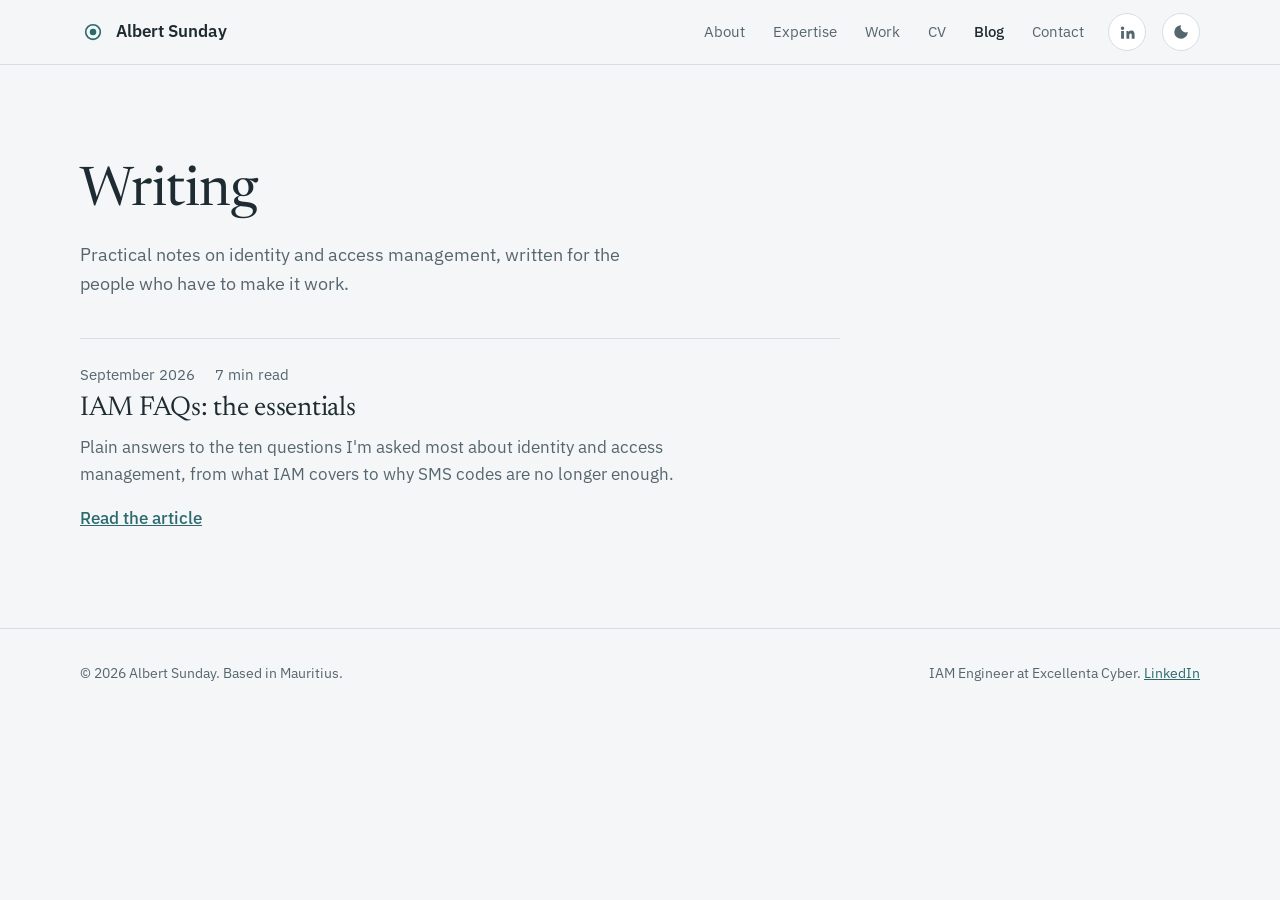
==== blog/index.html @ 976ed235 "Add files via upload" ====
<!DOCTYPE html>
<html lang="en">
<head>
  <meta charset="utf-8">
  <meta name="viewport" content="width=device-width, initial-scale=1, viewport-fit=cover">
  <title>Writing | Albert Sunday</title>
  <meta name="description" content="Practical notes on identity and access management by Albert Sunday, IAM Engineer.">
  <link rel="canonical" href="https://albertsunday.com/blog/">
  <link rel="icon" href="/favicon.svg" type="image/svg+xml">
  <link rel="preconnect" href="https://fonts.googleapis.com">
  <link rel="preconnect" href="https://fonts.gstatic.com" crossorigin>
  <link href="https://fonts.googleapis.com/css2?family=IBM+Plex+Sans:wght@400;500;600&family=Newsreader:opsz,wght@6..72,400;6..72,500&display=swap" rel="stylesheet">
  <link rel="stylesheet" href="/styles.css">
</head>
<body>
  <a class="skip" href="#main">Skip to content</a>

  <header class="site-header">
    <div class="wrap header-inner">
      <a class="brand" href="/" aria-label="Albert Sunday, home">
        <svg class="brand-mark" viewBox="0 0 64 64" aria-hidden="true"><circle cx="32" cy="32" r="18" fill="none" stroke="currentColor" stroke-width="4"/><circle cx="32" cy="32" r="8" fill="currentColor"/></svg>
        Albert Sunday
      </a>
      <nav aria-label="Main">
        <ul class="nav-list">
          <li><a href="/#about">About</a></li>
          <li><a href="/#expertise">Expertise</a></li>
          <li><a href="/#work">Work</a></li>
          <li><a href="/#cv">CV</a></li>
          <li><a href="/blog/" aria-current="page">Blog</a></li>
          <li><a href="/#contact">Contact</a></li>
        </ul>
      </nav>
      <a class="icon-link" href="https://www.linkedin.com/in/albert-edidiong-168b92b1/" target="_blank" rel="noopener noreferrer" aria-label="Albert on LinkedIn (opens in a new tab)">
        <svg viewBox="0 0 24 24" aria-hidden="true"><path fill="currentColor" d="M4.98 3.5a2.5 2.5 0 1 1 0 5 2.5 2.5 0 0 1 0-5zM3 9.75h4v11H3v-11zm6.5 0h3.83v1.5h.05c.53-1 1.84-2.06 3.79-2.06 4.05 0 4.8 2.67 4.8 6.13v5.43h-4v-4.82c0-1.15-.02-2.63-1.6-2.63-1.61 0-1.86 1.25-1.86 2.55v4.9h-4v-11z"/></svg>
      </a>
      <button class="theme-toggle" type="button" aria-label="Switch colour theme">
        <svg viewBox="0 0 24 24" aria-hidden="true"><path d="M12 3a9 9 0 1 0 9 9 7 7 0 0 1-9-9z" fill="currentColor"/></svg>
      </button>
    </div>
  </header>

  <main id="main">
    <section class="section blog-head">
      <div class="wrap">
        <h1>Writing</h1>
        <p class="blog-intro">Practical notes on identity and access management, written for the people who have to make it work.</p>
      </div>
    </section>
    <section class="section blog-list-section">
      <div class="wrap">
        <ul class="post-list">
          <li class="post">
            <p class="post-meta"><time datetime="2026-09">September 2026</time><span>7 min read</span></p>
            <h2><a href="/blog/iam-faqs/">IAM FAQs: the essentials</a></h2>
            <p>Plain answers to the ten questions I'm asked most about identity and access management, from what IAM covers to why SMS codes are no longer enough.</p>
            <a class="post-link" href="/blog/iam-faqs/">Read the article</a>
          </li>
        </ul>
      </div>
    </section>
  </main>

  <footer class="site-footer">
    <div class="wrap footer-inner">
      <p>&copy; <span id="year">2026</span> Albert Sunday. Based in Mauritius.</p>
      <p>IAM Engineer at Excellenta Cyber. <a href="https://www.linkedin.com/in/albert-edidiong-168b92b1/" target="_blank" rel="noopener noreferrer">LinkedIn</a></p>
    </div>
  </footer>

  <script src="/script.js"></script>
</body>
</html>
---- styles.css ----
/* ---------- Colour tokens ---------- */
:root {
  --bg: #F4F6F7;
  --surface: #FFFFFF;
  --tint: #E9EFF0;
  --ink: #1E2B32;
  --muted: #56666F;
  --line: #D5DEE1;
  --accent: #2B6A6E;        /* deep teal */
  --accent-ink: #FFFFFF;
  --accent-soft: #D7E8E6;
  --ring: #9CC5C1;
  --shadow: 0 1px 2px rgba(30, 43, 50, .06), 0 8px 24px rgba(30, 43, 50, .06);
  color-scheme: light;
}
@media (prefers-color-scheme: dark) {
  :root:not([data-theme="light"]) {
    --bg: #141C21; --surface: #1B262C; --tint: #182228; --ink: #E3EAEC; --muted: #9AABB2;
    --line: #2B3A42; --accent: #8CC7C1; --accent-ink: #10201F; --accent-soft: #223A3B;
    --ring: #3E6A69; --shadow: 0 1px 2px rgba(0,0,0,.3), 0 8px 24px rgba(0,0,0,.25);
    color-scheme: dark;
  }
}
:root[data-theme="dark"] {
  --bg: #141C21; --surface: #1B262C; --tint: #182228; --ink: #E3EAEC; --muted: #9AABB2;
  --line: #2B3A42; --accent: #8CC7C1; --accent-ink: #10201F; --accent-soft: #223A3B;
  --ring: #3E6A69; --shadow: 0 1px 2px rgba(0,0,0,.3), 0 8px 24px rgba(0,0,0,.25);
  color-scheme: dark;
}

/* ---------- Base ---------- */
*, *::before, *::after { box-sizing: border-box; }
:root { padding-top: env(safe-area-inset-top, 0px); padding-bottom: env(safe-area-inset-bottom, 0px); }
html { scroll-behavior: smooth; scroll-padding-top: calc(72px + env(safe-area-inset-top, 0px)); }
body {
  margin: 0;
  background: var(--bg);
  color: var(--ink);
  font-family: "IBM Plex Sans", system-ui, -apple-system, "Segoe UI", sans-serif;
  font-size: 1.0625rem;
  line-height: 1.6;
  -webkit-font-smoothing: antialiased;
}
h1, h2 {
  font-family: "Newsreader", Georgia, "Times New Roman", serif;
  font-weight: 400;
  line-height: 1.15;
  letter-spacing: -0.01em;
  margin: 0;
}
h2 { font-size: clamp(1.75rem, 3vw, 2.25rem); }
p { margin: 0 0 1rem; }
a { color: var(--accent); }
img, svg { max-width: 100%; }

.wrap { width: min(1120px, 100% - 2.5rem); margin-inline: auto; }

:focus-visible { outline: 2px solid var(--accent); outline-offset: 3px; border-radius: 6px; }

.skip { position: absolute; left: -9999px; }
.skip:focus { left: 1rem; top: 1rem; z-index: 100; background: var(--surface); padding: .5rem 1rem; }

/* ---------- Header ---------- */
.site-header {
  position: sticky; top: env(safe-area-inset-top, 0px); z-index: 50;
  background: color-mix(in srgb, var(--bg) 88%, transparent);
  backdrop-filter: blur(10px);
  border-bottom: 1px solid var(--line);
}
.header-inner { display: flex; align-items: center; gap: 1.5rem; height: 64px; }
.brand { display: flex; align-items: center; gap: .6rem; font-weight: 600; color: var(--ink); text-decoration: none; }
.brand-mark { width: 26px; height: 26px; color: var(--accent); }
.nav-list { display: flex; gap: 1.75rem; list-style: none; margin: 0 0 0 auto; padding: 0; }
nav { margin-left: auto; }
.nav-list a { color: var(--muted); text-decoration: none; font-size: .95rem; }
.nav-list a:hover { color: var(--ink); }
.icon-link {
  display: grid; place-items: center; width: 38px; height: 38px;
  border: 1px solid var(--line); border-radius: 50%;
  background: var(--surface); color: var(--muted);
}
.icon-link svg { width: 17px; height: 17px; }
.icon-link:hover { color: var(--accent); border-color: var(--accent); }
.theme-toggle {
  display: grid; place-items: center; width: 38px; height: 38px;
  border: 1px solid var(--line); border-radius: 50%;
  background: var(--surface); color: var(--muted); cursor: pointer;
}
.theme-toggle svg { width: 18px; height: 18px; }
.theme-toggle:hover { color: var(--ink); }

/* ---------- Hero ---------- */
.hero { padding: clamp(3.5rem, 9vw, 7rem) 0 clamp(3rem, 7vw, 5.5rem); }
.hero-grid { display: grid; grid-template-columns: 1.35fr 1fr; gap: 3rem; align-items: center; }
.hero-role { color: var(--accent); font-weight: 500; margin-bottom: 1.25rem; }
.hero h1 { font-size: clamp(2.3rem, 5.2vw, 3.9rem); max-width: 18ch; text-wrap: balance; }
.hero-lede { color: var(--muted); font-size: 1.15rem; max-width: 46ch; margin: 1.5rem 0 2rem; }
.hero-actions { display: flex; flex-wrap: wrap; gap: .75rem; }

.hero-figure { margin: 0; text-align: center; }
.rings { overflow: visible; }
.ring { fill: none; stroke: var(--ring); stroke-width: 1.5; }
.r1 { stroke-dasharray: 3 7; }
.r2 { opacity: .8; }
.core { fill: var(--accent); }
.nodes circle { fill: var(--surface); stroke: var(--accent); stroke-width: 2; }
.nodes { transform-origin: 160px 160px; animation: orbit 60s linear infinite; }
@keyframes orbit { to { transform: rotate(360deg); } }
.portrait-wrap { position: relative; width: min(360px, 100%); aspect-ratio: 1; margin-inline: auto; }
.portrait-wrap .rings { position: absolute; inset: 0; width: 100%; height: 100%; }
.portrait {
  position: absolute; inset: 13%; width: 74%; height: 74%;
  border-radius: 50%; object-fit: cover;
  box-shadow: 0 12px 40px rgba(30, 43, 50, .18);
}
.about-side { display: flex; flex-direction: column; gap: 1.5rem; }
.about-photo { width: 100%; height: auto; border-radius: 14px; display: block; }

/* ---------- Buttons ---------- */
.btn {
  display: inline-flex; align-items: center; padding: .8rem 1.3rem;
  border-radius: 10px; font-weight: 500; text-decoration: none; font-size: 1rem;
  border: 1px solid transparent; transition: background .2s, border-color .2s;
}
.btn-primary { background: var(--accent); color: var(--accent-ink); }
.btn-primary:hover { background: color-mix(in srgb, var(--accent) 85%, var(--ink)); }
.btn-quiet { color: var(--ink); border-color: var(--line); background: var(--surface); }
.btn-quiet:hover { border-color: var(--accent); }
.btn-large { padding: 1rem 1.6rem; font-size: 1.05rem; }

/* ---------- Sections ---------- */
.section { padding: clamp(3.5rem, 8vw, 6rem) 0; }
.section-tint { background: var(--tint); border-block: 1px solid var(--line); }
.section-head { display: flex; flex-wrap: wrap; justify-content: space-between; align-items: end; gap: 1rem 3rem; margin-bottom: 2.5rem; }
.section-head p { color: var(--muted); margin: 0; max-width: 44ch; }

.about-grid { display: grid; grid-template-columns: 1fr 2fr; gap: 2rem 4rem; }
.prose { max-width: 62ch; }
.prose p:last-child { margin-bottom: 0; }

/* ---------- Cards (flip) ---------- */
.cards { display: grid; grid-template-columns: repeat(auto-fill, minmax(300px, 1fr)); gap: 1rem; }
.card { perspective: 1400px; }
.card-inner {
  display: grid; height: 100%;
  transform-style: preserve-3d;
  transition: transform .6s cubic-bezier(.2, .7, .2, 1);
}
.card.is-flipped .card-inner { transform: rotateY(180deg); }

/* Both faces share one grid cell, so the card is as tall as its longer side */
.card-face {
  grid-area: 1 / 1;
  backface-visibility: hidden; -webkit-backface-visibility: hidden;
  background: var(--surface);
  border: 1px solid var(--line);
  border-radius: 14px;
  padding: 1.4rem;
  min-height: 200px;
}
.card-front {
  all: unset; grid-area: 1 / 1; box-sizing: border-box; cursor: pointer;
  backface-visibility: hidden; -webkit-backface-visibility: hidden;
  background: var(--surface); border: 1px solid var(--line); border-radius: 14px;
  padding: 1.4rem; min-height: 200px;
  display: flex; flex-direction: column; gap: .4rem;
  transition: border-color .2s;
}
.card-front:hover { border-color: var(--accent); }
.card-front:focus-visible { outline: 2px solid var(--accent); outline-offset: 3px; }
.card-back {
  transform: rotateY(180deg);
  border-color: var(--accent);
  box-shadow: var(--shadow);
  display: flex; flex-direction: column;
}

.card-title { font-family: "Newsreader", Georgia, serif; font-weight: 500; font-size: 1.35rem; line-height: 1.25; }
.card-line { margin-top: .35rem; }
.card-line { color: var(--muted); font-size: .98rem; }
.card-sector { color: var(--accent); font-size: .9rem; font-weight: 500; }
.card-hint {
  margin-top: auto; padding-top: 1rem;
  display: inline-flex; align-items: center; gap: .5rem;
  color: var(--accent); font-size: .9rem; font-weight: 500;
}
.card-hint::before {
  content: ""; width: 16px; height: 16px; flex: none;
  border: 1.5px solid currentColor; border-radius: 50%;
  background: radial-gradient(circle, currentColor 2.5px, transparent 3px);
}

.card-back p { margin-bottom: 1rem; }
.card-return {
  margin-top: auto; align-self: flex-start;
  font: inherit; font-size: .9rem; font-weight: 500; color: var(--accent);
  background: none; border: 1px solid var(--line); border-radius: 8px;
  padding: .4rem .8rem; cursor: pointer; margin-top: 1rem;
}
.card-back > .card-return { margin-top: auto; }
.card-back > :nth-last-child(2) { margin-bottom: 1rem; }
.card-return:hover { border-color: var(--accent); }

.tags { display: flex; flex-wrap: wrap; gap: .4rem; list-style: none; margin: 0; padding: 0; }
.tags li { background: var(--accent-soft); color: var(--ink); font-size: .85rem; padding: .25rem .65rem; border-radius: 999px; }

.cards-work { grid-template-columns: repeat(auto-fill, minmax(340px, 1fr)); }


.case { margin: 0; display: grid; gap: .8rem; }
.case dt { font-weight: 600; font-size: .9rem; color: var(--accent); }
.case dd { margin: .15rem 0 0; }

/* ---------- Credentials ---------- */
.creds { list-style: none; margin: 0; padding: 0; display: grid; grid-template-columns: repeat(auto-fill, minmax(240px, 1fr)); gap: 1.25rem 2rem; }
.creds li { border-left: 3px solid var(--accent); padding-left: 1rem; display: grid; gap: .15rem; }
.creds span { color: var(--muted); font-size: .95rem; }
.creds a { font-size: .95rem; }

.creds-groups { display: grid; gap: 2.5rem; }
.creds-heading { font-size: 1rem; font-weight: 600; color: var(--muted); margin: 0 0 1rem; }
.creds-verify { margin: 0; font-weight: 500; }
.creds-progress li { border-left-style: dashed; border-left-color: var(--ring); }

/* ---------- CV download ---------- */
.cv-inner { display: flex; flex-wrap: wrap; align-items: center; justify-content: space-between; gap: 1.5rem 3rem; }
.cv-text { max-width: 52ch; }
.cv-text h2 { margin-bottom: .75rem; }
.cv-text p { color: var(--muted); margin: 0; }
.btn-icon.cv-btn svg { color: var(--accent-ink); width: 20px; height: 20px; }
.contact { border-top: 1px solid var(--line); }

/* ---------- Contact ---------- */
.contact-inner { text-align: center; max-width: 640px; }
.contact h2 { font-size: clamp(2rem, 4vw, 2.8rem); margin-bottom: 1rem; }
.contact p { color: var(--muted); margin-bottom: 2rem; }
.contact .btn { max-width: 100%; overflow-wrap: anywhere; }
.contact-actions { display: flex; flex-wrap: wrap; justify-content: center; gap: .75rem; }
.btn-icon { gap: .6rem; }
.btn-icon svg { width: 18px; height: 18px; color: var(--accent); }
.header-inner { gap: 1rem; }
nav { margin-right: .5rem; }

/* ---------- Blog ---------- */
.nav-list a[aria-current="page"] { color: var(--ink); font-weight: 500; }
.blog-head { padding-bottom: 1rem; }
.blog-head h1 { font-size: clamp(2.4rem, 5vw, 3.4rem); }
.blog-intro { color: var(--muted); font-size: 1.15rem; max-width: 52ch; margin: 1rem 0 0; }
.blog-list-section { padding-top: 1.5rem; }
.post-list { list-style: none; margin: 0; padding: 0; display: grid; gap: 1.5rem; max-width: 760px; }
.post { border-top: 1px solid var(--line); padding-top: 1.5rem; }
.post h2 { font-size: 1.7rem; margin: .4rem 0 .6rem; }
.post h2 a { color: var(--ink); text-decoration: none; }
.post h2 a:hover { color: var(--accent); }
.post p { color: var(--muted); max-width: 62ch; }
.post-link { font-weight: 500; }
.post-title { font-family: "Newsreader", Georgia, serif; font-weight: 400; font-size: 1.7rem; line-height: 1.2; margin: .4rem 0 .6rem; }
.post-title a { color: var(--ink); text-decoration: none; }
.post-title a:hover { color: var(--accent); }
.post-meta, .article-meta { display: flex; gap: 1.25rem; color: var(--muted); font-size: .92rem; margin: 0; }

.article { max-width: 720px; margin-inline: auto; padding: clamp(2.5rem, 7vw, 5rem) 0 clamp(3rem, 8vw, 6rem); }
.article-kicker { margin: 0 0 1rem; font-weight: 500; }
.article-kicker a { text-decoration: none; }
.article h1 { font-size: clamp(2.3rem, 5vw, 3.4rem); text-wrap: balance; }
.article-lede { font-size: 1.2rem; color: var(--muted); margin: 1.25rem 0 1rem; text-wrap: pretty; }
.toc { margin: 2.5rem 0; padding: 1.4rem 1.6rem; background: var(--tint); border: 1px solid var(--line); border-radius: 14px; }
.toc-title { font-weight: 600; margin: 0 0 .6rem; }
.toc ol { margin: 0; padding-left: 1.3rem; display: grid; gap: .35rem; }
.article-body { max-width: 66ch; }
.article-body h2 { font-size: 1.65rem; margin: 2.6rem 0 .8rem; text-wrap: balance; scroll-margin-top: 90px; }
.article-body p { line-height: 1.72; text-wrap: pretty; }
.article-cta { margin-top: 3.5rem; padding: 1.8rem; border: 1px solid var(--accent); border-radius: 14px; background: var(--surface); }
.article-cta h2 { margin-top: 0; }

/* ---------- Footer ---------- */
.site-footer { border-top: 1px solid var(--line); padding: 2rem 0; color: var(--muted); font-size: .9rem; }
.footer-inner { display: flex; flex-wrap: wrap; justify-content: space-between; gap: .5rem 2rem; }
.footer-inner p { margin: 0; }

/* ---------- Responsive ---------- */
@media (max-width: 860px) {
  .hero-grid { grid-template-columns: 1fr; }
  .hero-figure { order: -1; }
  .portrait-wrap { width: 240px; }
  .about-grid { grid-template-columns: 1fr; }
  .about-photo { max-width: 420px; }
}
@media (max-width: 640px) {
  .nav-list { display: none; }
  .cards, .cards-work { grid-template-columns: 1fr; }
}

@media (prefers-reduced-motion: reduce) {
  html { scroll-behavior: auto; }
  .nodes { animation: none; }
  .card-inner { transition: none; }
}
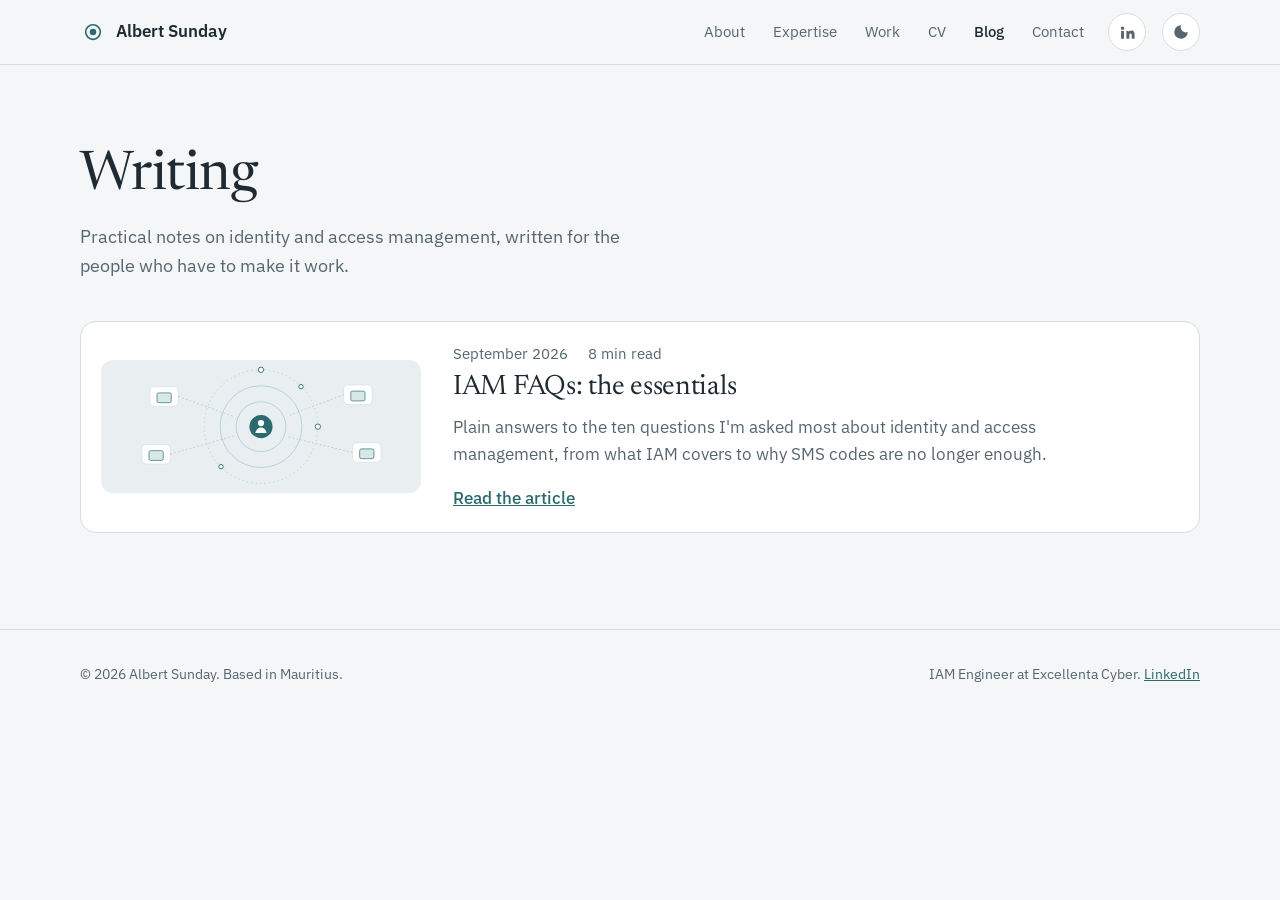
==== commit 2eaac836: "Add files via upload" ====
--- a/blog/index.html
+++ b/blog/index.html
@@ -10,7 +10,7 @@
   <link rel="preconnect" href="https://fonts.googleapis.com">
   <link rel="preconnect" href="https://fonts.gstatic.com" crossorigin>
   <link href="https://fonts.googleapis.com/css2?family=IBM+Plex+Sans:wght@400;500;600&family=Newsreader:opsz,wght@6..72,400;6..72,500&display=swap" rel="stylesheet">
-  <link rel="stylesheet" href="/styles.css">
+  <link rel="stylesheet" href="/styles.css?v=4">
 </head>
 <body>
   <a class="skip" href="#main">Skip to content</a>
@@ -41,20 +41,34 @@
   </header>
 
   <main id="main">
-    <section class="section blog-head">
+    <section class="blog-head">
       <div class="wrap">
         <h1>Writing</h1>
         <p class="blog-intro">Practical notes on identity and access management, written for the people who have to make it work.</p>
-      </div>
-    </section>
-    <section class="section blog-list-section">
-      <div class="wrap">
         <ul class="post-list">
           <li class="post">
-            <p class="post-meta"><time datetime="2026-09">September 2026</time><span>7 min read</span></p>
-            <h2><a href="/blog/iam-faqs/">IAM FAQs: the essentials</a></h2>
-            <p>Plain answers to the ten questions I'm asked most about identity and access management, from what IAM covers to why SMS codes are no longer enough.</p>
-            <a class="post-link" href="/blog/iam-faqs/">Read the article</a>
+            <a class="post-thumb" href="/blog/iam-faqs/" tabindex="-1" aria-hidden="true"><svg class="post-thumb-art" viewBox="0 0 720 300" role="img" aria-label="Illustration: a central identity surrounded by rings of access, connected to applications">
+<rect class="hero-bg" x="0" y="0" width="720" height="300" rx="18"/>
+<circle class="hero-ring hero-r1" cx="360" cy="150" r="128"/>
+<circle class="hero-ring" cx="360" cy="150" r="92"/>
+<circle class="hero-ring" cx="360" cy="150" r="56"/>
+<circle class="hero-core" cx="360" cy="150" r="26"/>
+<circle class="hero-person" cx="360" cy="142" r="7"/>
+<path class="hero-person" d="M347 164c2-8 8-12 13-12s11 4 13 12z"/>
+<g class="hero-apps">
+<rect x="110" y="60" width="64" height="44" rx="10"/><rect x="92" y="190" width="64" height="44" rx="10"/>
+<rect x="546" y="56" width="64" height="44" rx="10"/><rect x="566" y="186" width="64" height="44" rx="10"/>
+</g>
+<g class="hero-links"><line x1="174" y1="82" x2="300" y2="128"/><line x1="156" y1="212" x2="302" y2="170"/><line x1="546" y1="78" x2="420" y2="126"/><line x1="566" y1="208" x2="418" y2="172"/></g>
+<g class="hero-nodes"><circle cx="360" cy="22" r="6"/><circle cx="488" cy="150" r="6"/><circle cx="270" cy="240" r="5"/><circle cx="450" cy="60" r="5"/></g>
+<g class="hero-lock"><rect x="126" y="74" width="32" height="22" rx="4"/><rect x="562" y="70" width="32" height="22" rx="4"/><rect x="108" y="204" width="32" height="22" rx="4"/><rect x="582" y="200" width="32" height="22" rx="4"/></g>
+</svg></a>
+            <div class="post-text">
+              <p class="post-meta"><time datetime="2026-09">September 2026</time><span>8 min read</span></p>
+              <h2 class="post-title"><a href="/blog/iam-faqs/">IAM FAQs: the essentials</a></h2>
+              <p>Plain answers to the ten questions I'm asked most about identity and access management, from what IAM covers to why SMS codes are no longer enough.</p>
+              <a class="post-link" href="/blog/iam-faqs/">Read the article</a>
+            </div>
           </li>
         </ul>
       </div>
@@ -68,6 +82,6 @@
     </div>
   </footer>
 
-  <script src="/script.js"></script>
+  <script src="/script.js?v=4"></script>
 </body>
 </html>
--- a/styles.css
+++ b/styles.css
@@ -243,35 +243,96 @@
 
 /* ---------- Blog ---------- */
 .nav-list a[aria-current="page"] { color: var(--ink); font-weight: 500; }
-.blog-head { padding-bottom: 1rem; }
+.blog-head { padding: clamp(3rem, 7vw, 5rem) 0 clamp(3.5rem, 8vw, 6rem); }
 .blog-head h1 { font-size: clamp(2.4rem, 5vw, 3.4rem); }
-.blog-intro { color: var(--muted); font-size: 1.15rem; max-width: 52ch; margin: 1rem 0 0; }
-.blog-list-section { padding-top: 1.5rem; }
-.post-list { list-style: none; margin: 0; padding: 0; display: grid; gap: 1.5rem; max-width: 760px; }
-.post { border-top: 1px solid var(--line); padding-top: 1.5rem; }
-.post h2 { font-size: 1.7rem; margin: .4rem 0 .6rem; }
-.post h2 a { color: var(--ink); text-decoration: none; }
-.post h2 a:hover { color: var(--accent); }
-.post p { color: var(--muted); max-width: 62ch; }
-.post-link { font-weight: 500; }
-.post-title { font-family: "Newsreader", Georgia, serif; font-weight: 400; font-size: 1.7rem; line-height: 1.2; margin: .4rem 0 .6rem; }
+.blog-intro { color: var(--muted); font-size: 1.15rem; max-width: 52ch; margin: .9rem 0 0; }
+.post-list { list-style: none; margin: 2.5rem 0 0; padding: 0; display: grid; gap: 2rem; }
+.section-head + .post-list { margin-top: 0; }
+.post { display: grid; grid-template-columns: minmax(0, 320px) minmax(0, 1fr); gap: 2rem; align-items: center;
+  background: var(--surface); border: 1px solid var(--line); border-radius: 16px; padding: 1.25rem; }
+.post-thumb { display: block; border-radius: 12px; overflow: hidden; }
+.post-thumb-art { display: block; width: 100%; height: auto; }
+.post-text p { color: var(--muted); max-width: 60ch; }
+.post-title { font-family: "Newsreader", Georgia, serif; font-weight: 400; font-size: 1.75rem; line-height: 1.2; margin: .35rem 0 .6rem; }
 .post-title a { color: var(--ink); text-decoration: none; }
 .post-title a:hover { color: var(--accent); }
+.post-link { font-weight: 500; }
 .post-meta, .article-meta { display: flex; gap: 1.25rem; color: var(--muted); font-size: .92rem; margin: 0; }
 
-.article { max-width: 720px; margin-inline: auto; padding: clamp(2.5rem, 7vw, 5rem) 0 clamp(3rem, 8vw, 6rem); }
+/* Illustration (shared by article hero and thumbnails) */
+.hero-bg { fill: var(--tint); }
+.hero-ring { fill: none; stroke: var(--ring); stroke-width: 1.5; }
+.hero-r1 { stroke-dasharray: 3 7; }
+.hero-core { fill: var(--accent); }
+.hero-person { fill: var(--accent-ink); }
+.hero-apps rect { fill: var(--surface); stroke: var(--line); stroke-width: 1.5; }
+.hero-links line { stroke: var(--ring); stroke-width: 1.5; stroke-dasharray: 4 5; }
+.hero-nodes circle { fill: var(--surface); stroke: var(--accent); stroke-width: 2; }
+.hero-lock rect { fill: var(--accent-soft); stroke: var(--accent); stroke-width: 1.5; }
+
+/* Article */
+.article { max-width: 760px; margin-inline: auto; padding: clamp(2.5rem, 7vw, 5rem) 0 clamp(3rem, 8vw, 6rem); }
 .article-kicker { margin: 0 0 1rem; font-weight: 500; }
 .article-kicker a { text-decoration: none; }
 .article h1 { font-size: clamp(2.3rem, 5vw, 3.4rem); text-wrap: balance; }
 .article-lede { font-size: 1.2rem; color: var(--muted); margin: 1.25rem 0 1rem; text-wrap: pretty; }
-.toc { margin: 2.5rem 0; padding: 1.4rem 1.6rem; background: var(--tint); border: 1px solid var(--line); border-radius: 14px; }
+.article-hero { margin: 2.25rem 0 0; }
+.article-hero-art { display: block; width: 100%; height: auto; }
+.toc { margin: 2.25rem 0 1rem; padding: 1.4rem 1.6rem; background: var(--tint); border: 1px solid var(--line); border-radius: 14px; }
 .toc-title { font-weight: 600; margin: 0 0 .6rem; }
-.toc ol { margin: 0; padding-left: 1.3rem; display: grid; gap: .35rem; }
-.article-body { max-width: 66ch; }
-.article-body h2 { font-size: 1.65rem; margin: 2.6rem 0 .8rem; text-wrap: balance; scroll-margin-top: 90px; }
-.article-body p { line-height: 1.72; text-wrap: pretty; }
+.toc ol { margin: 0; padding-left: 1.4rem; display: grid; gap: .35rem; }
+.article-body { max-width: none; counter-reset: faq; }
+.faq-item { padding-top: 2.5rem; margin-top: 2.5rem; border-top: 1px solid var(--line); }
+.faq-item h2 { display: flex; gap: .9rem; align-items: baseline; font-size: 1.7rem; margin: 0 0 1rem; text-wrap: balance; scroll-margin-top: 90px; }
+.faq-item h2::before {
+  counter-increment: faq; content: counter(faq);
+  flex: none; display: inline-grid; place-items: center; width: 2rem; height: 2rem; border-radius: 50%;
+  background: var(--accent); color: var(--accent-ink);
+  font-family: "IBM Plex Sans", system-ui, sans-serif; font-size: .95rem; font-weight: 600; transform: translateY(-3px);
+}
+.faq-item p { line-height: 1.72; text-wrap: pretty; max-width: 68ch; }
+.short-answer { background: var(--accent-soft); border-radius: 12px; padding: 1rem 1.2rem; font-size: 1.08rem; line-height: 1.55 !important; }
+.short-answer span { display: block; font-size: .8rem; font-weight: 600; color: var(--accent); margin-bottom: .25rem; }
+
+/* Diagrams */
+.diagram { margin: 1.75rem 0; padding: 1.25rem; background: var(--surface); border: 1px solid var(--line); border-radius: 14px; }
+.dg { display: block; width: 100%; height: auto; }
+.diagram figcaption { margin-top: .9rem; color: var(--muted); font-size: .93rem; text-align: center; }
+.dg text { font-family: "IBM Plex Sans", system-ui, sans-serif; }
+.dg-label { fill: var(--ink); font-size: 15px; font-weight: 600; }
+.dg-sub { fill: var(--muted); font-size: 12.5px; }
+.dg-box { fill: var(--surface); stroke: var(--line); stroke-width: 1.5; }
+.dg-accent { fill: var(--accent-soft); stroke: var(--accent); stroke-width: 1.5; }
+.dg-weak { fill: var(--tint); stroke: var(--line); stroke-width: 1.5; stroke-dasharray: 5 4; }
+.dg-line { stroke: var(--muted); stroke-width: 1.5; fill: none; }
+.dg-arrowhead { fill: var(--muted); }
+.dg-dot { fill: var(--accent); }
+.dg-ok { fill: var(--accent); }
+.dg-no { fill: var(--muted); }
+.dg-mark { stroke: var(--accent-ink); stroke-width: 2.5; fill: none; stroke-linecap: round; stroke-linejoin: round; }
+.dg-no + .dg-mark { stroke: var(--surface); }
+.dg-grad-a { stop-color: var(--line); }
+.dg-grad-b { stop-color: var(--accent); }
+
+/* Comparison table */
+.table-wrap { overflow-x: auto; margin: 1.75rem 0; border: 1px solid var(--line); border-radius: 14px; background: var(--surface); }
+.compare { width: 100%; border-collapse: collapse; font-size: .98rem; }
+.compare caption { text-align: left; padding: 1rem 1.2rem .4rem; color: var(--muted); font-size: .93rem; }
+.compare th, .compare td { padding: .75rem 1.2rem; text-align: left; border-top: 1px solid var(--line); vertical-align: top; }
+.compare thead th { border-top: 0; color: var(--accent); font-weight: 600; }
+.compare tbody th { font-weight: 600; white-space: nowrap; }
+
 .article-cta { margin-top: 3.5rem; padding: 1.8rem; border: 1px solid var(--accent); border-radius: 14px; background: var(--surface); }
-.article-cta h2 { margin-top: 0; }
+.article-cta h2 { margin-top: 0; font-size: 1.6rem; }
+.article-cta p { margin-bottom: 1.2rem; }
+
+@media (max-width: 720px) {
+  .post { grid-template-columns: 1fr; gap: 1.25rem; }
+  .faq-item h2 { font-size: 1.45rem; }
+  .diagram { padding: .75rem; overflow-x: auto; }
+  .dg { min-width: 560px; }
+  .diagram figcaption { text-align: left; }
+}
 
 /* ---------- Footer ---------- */
 .site-footer { border-top: 1px solid var(--line); padding: 2rem 0; color: var(--muted); font-size: .9rem; }
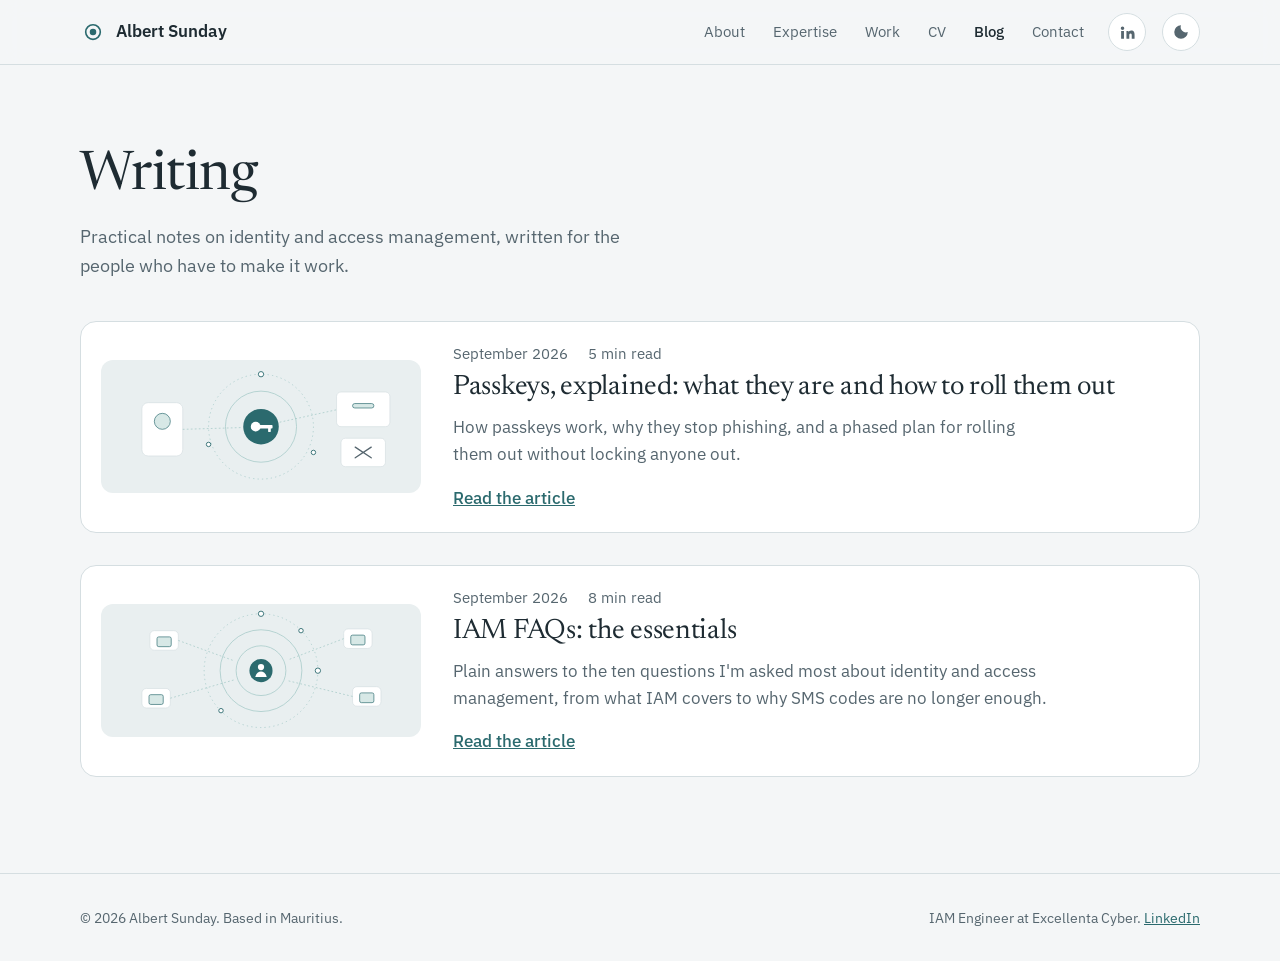
==== commit 64692f73: "Add files via upload" ====
--- a/blog/index.html
+++ b/blog/index.html
@@ -10,7 +10,7 @@
   <link rel="preconnect" href="https://fonts.googleapis.com">
   <link rel="preconnect" href="https://fonts.gstatic.com" crossorigin>
   <link href="https://fonts.googleapis.com/css2?family=IBM+Plex+Sans:wght@400;500;600&family=Newsreader:opsz,wght@6..72,400;6..72,500&display=swap" rel="stylesheet">
-  <link rel="stylesheet" href="/styles.css?v=4">
+  <link rel="stylesheet" href="/styles.css?v=5">
 </head>
 <body>
   <a class="skip" href="#main">Skip to content</a>
@@ -47,6 +47,26 @@
         <p class="blog-intro">Practical notes on identity and access management, written for the people who have to make it work.</p>
         <ul class="post-list">
           <li class="post">
+            <a class="post-thumb" href="/blog/passkeys-explained/" tabindex="-1" aria-hidden="true"><svg class="post-thumb-art" viewBox="0 0 720 300" role="img" aria-label="Illustration: a key linking a device to a website, with a look-alike site blocked">
+<rect class="hero-bg" x="0" y="0" width="720" height="300" rx="18"/>
+<circle class="hero-ring hero-r1" cx="360" cy="150" r="118"/>
+<circle class="hero-ring" cx="360" cy="150" r="80"/>
+<g class="hero-apps"><rect x="92" y="96" width="92" height="120" rx="14"/><rect x="530" y="72" width="120" height="78" rx="10"/><rect x="540" y="176" width="100" height="64" rx="10"/></g>
+<circle class="hero-core" cx="360" cy="150" r="40"/>
+<circle class="hero-person" cx="348" cy="150" r="11"/><rect class="hero-person" x="356" y="146" width="30" height="8" rx="2"/><rect class="hero-person" x="376" y="146" width="6" height="16" rx="1"/>
+<g class="hero-links"><line x1="184" y1="156" x2="318" y2="152"/><line x1="402" y1="140" x2="530" y2="112"/></g>
+<g class="hero-lock"><rect x="120" y="120" width="36" height="36" rx="18"/><rect x="566" y="98" width="48" height="10" rx="5"/></g>
+<g class="hero-nodes"><circle cx="360" cy="32" r="6"/><circle cx="242" cy="190" r="5"/><circle cx="478" cy="208" r="5"/></g>
+<path class="hero-block" d="M572 196l36 24M608 196l-36 24"/>
+</svg></a>
+            <div class="post-text">
+              <p class="post-meta"><time datetime="2026-09">September 2026</time><span>5 min read</span></p>
+              <h2 class="post-title"><a href="/blog/passkeys-explained/">Passkeys, explained: what they are and how to roll them out</a></h2>
+              <p>How passkeys work, why they stop phishing, and a phased plan for rolling them out without locking anyone out.</p>
+              <a class="post-link" href="/blog/passkeys-explained/">Read the article</a>
+            </div>
+          </li>
+          <li class="post">
             <a class="post-thumb" href="/blog/iam-faqs/" tabindex="-1" aria-hidden="true"><svg class="post-thumb-art" viewBox="0 0 720 300" role="img" aria-label="Illustration: a central identity surrounded by rings of access, connected to applications">
 <rect class="hero-bg" x="0" y="0" width="720" height="300" rx="18"/>
 <circle class="hero-ring hero-r1" cx="360" cy="150" r="128"/>
@@ -82,6 +102,6 @@
     </div>
   </footer>
 
-  <script src="/script.js?v=4"></script>
+  <script src="/script.js?v=5"></script>
 </body>
 </html>
--- a/styles.css
+++ b/styles.css
@@ -294,6 +294,20 @@
 .short-answer { background: var(--accent-soft); border-radius: 12px; padding: 1rem 1.2rem; font-size: 1.08rem; line-height: 1.55 !important; }
 .short-answer span { display: block; font-size: .8rem; font-weight: 600; color: var(--accent); margin-bottom: .25rem; }
 
+/* Article sections (non-FAQ articles) */
+.takeaways { margin: 2.25rem 0 0; padding: 1.4rem 1.6rem; background: var(--accent-soft); border-radius: 14px; }
+.takeaways h2 { font-size: 1.3rem; margin: 0 0 .7rem; }
+.takeaways ul { margin: 0; padding-left: 1.2rem; display: grid; gap: .45rem; line-height: 1.55; }
+.article-section { padding-top: 2.5rem; margin-top: 2.5rem; border-top: 1px solid var(--line); }
+.article-section h2 { font-size: 1.7rem; margin: 0 0 1rem; text-wrap: balance; }
+.article-section p { line-height: 1.72; text-wrap: pretty; max-width: 68ch; }
+.steps { counter-reset: step; list-style: none; padding: 0; margin: 1.5rem 0 0; display: grid; gap: 1rem; }
+.steps li { counter-increment: step; position: relative; padding-left: 2.9rem; line-height: 1.65; min-height: 2rem; }
+.steps li::before { content: counter(step); position: absolute; left: 0; top: 0; display: grid; place-items: center; width: 2rem; height: 2rem; border-radius: 50%;
+  background: var(--accent); color: var(--accent-ink); font-weight: 600; font-size: .95rem; }
+.pitfalls { padding-left: 1.2rem; display: grid; gap: .7rem; line-height: 1.65; max-width: 68ch; }
+.hero-block { stroke: var(--muted); stroke-width: 3; stroke-linecap: round; fill: none; }
+
 /* Diagrams */
 .diagram { margin: 1.75rem 0; padding: 1.25rem; background: var(--surface); border: 1px solid var(--line); border-radius: 14px; }
 .dg { display: block; width: 100%; height: auto; }
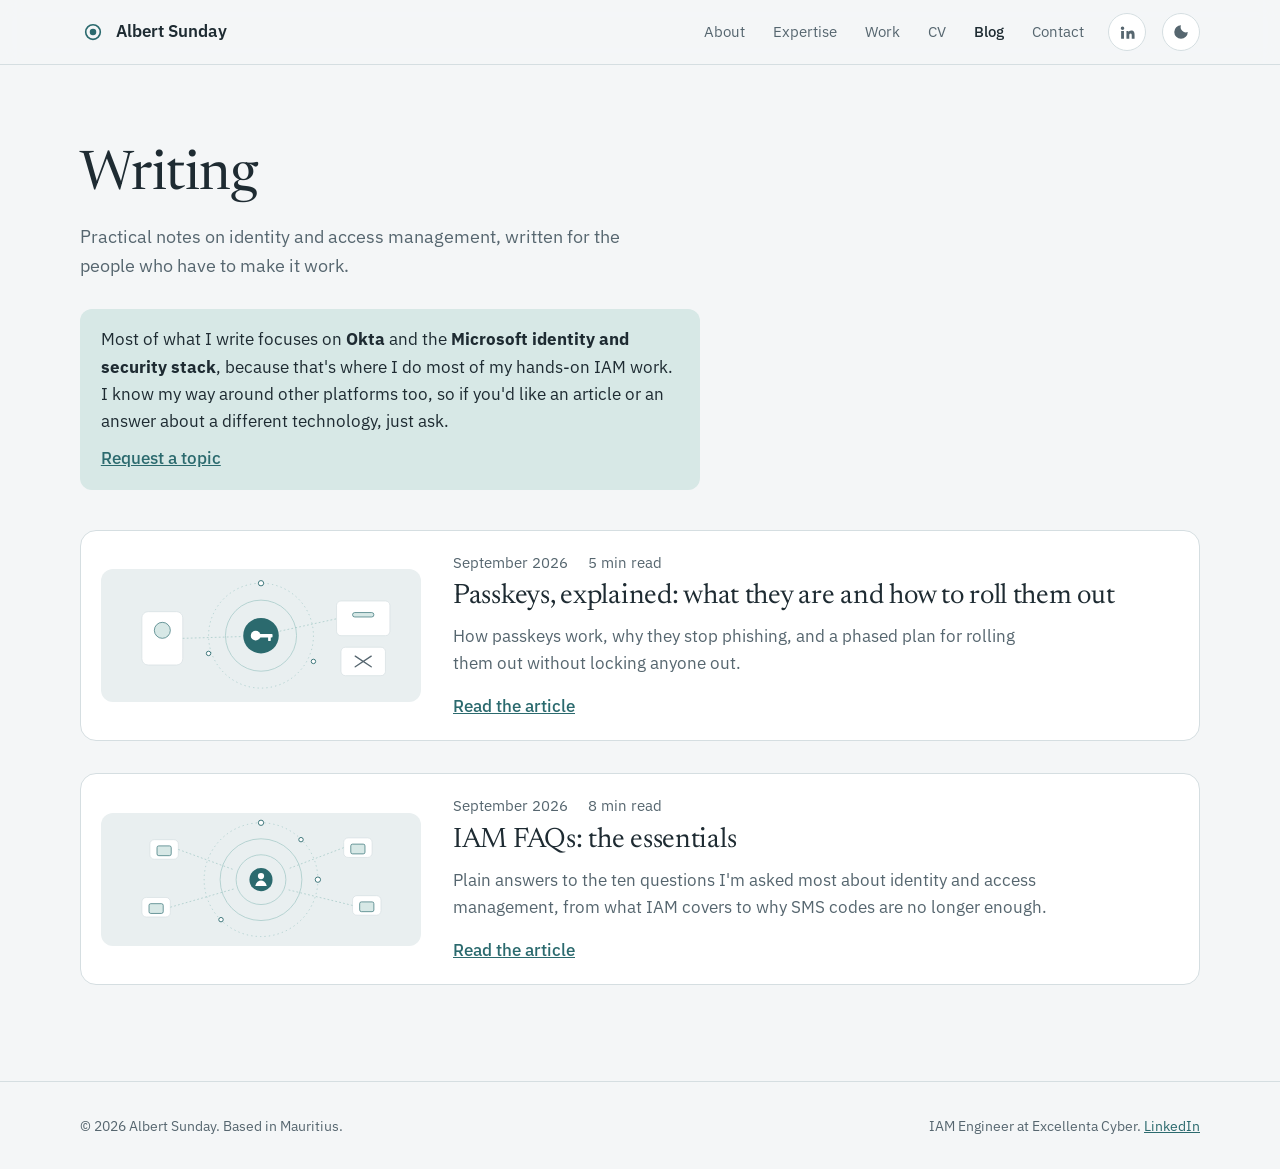
==== commit c0155f19: "Add files via upload" ====
--- a/blog/index.html
+++ b/blog/index.html
@@ -45,6 +45,10 @@
       <div class="wrap">
         <h1>Writing</h1>
         <p class="blog-intro">Practical notes on identity and access management, written for the people who have to make it work.</p>
+        <div class="blog-note">
+          <p>Most of what I write focuses on <strong>Okta</strong> and the <strong>Microsoft identity and security stack</strong>, because that's where I do most of my hands-on IAM work. I know my way around other platforms too, so if you'd like an article or an answer about a different technology, just ask.</p>
+          <a class="post-link" href="mailto:albert@albertsunday.com?subject=Blog%20topic%20request">Request a topic</a>
+        </div>
         <ul class="post-list">
           <li class="post">
             <a class="post-thumb" href="/blog/passkeys-explained/" tabindex="-1" aria-hidden="true"><svg class="post-thumb-art" viewBox="0 0 720 300" role="img" aria-label="Illustration: a key linking a device to a website, with a look-alike site blocked">
--- a/styles.css
+++ b/styles.css
@@ -246,6 +246,8 @@
 .blog-head { padding: clamp(3rem, 7vw, 5rem) 0 clamp(3.5rem, 8vw, 6rem); }
 .blog-head h1 { font-size: clamp(2.4rem, 5vw, 3.4rem); }
 .blog-intro { color: var(--muted); font-size: 1.15rem; max-width: 52ch; margin: .9rem 0 0; }
+.blog-note { margin-top: 1.75rem; max-width: 62ch; padding: 1.1rem 1.3rem; background: var(--accent-soft); border-radius: 12px; }
+.blog-note p { margin: 0 0 .6rem; line-height: 1.6; }
 .post-list { list-style: none; margin: 2.5rem 0 0; padding: 0; display: grid; gap: 2rem; }
 .section-head + .post-list { margin-top: 0; }
 .post { display: grid; grid-template-columns: minmax(0, 320px) minmax(0, 1fr); gap: 2rem; align-items: center;
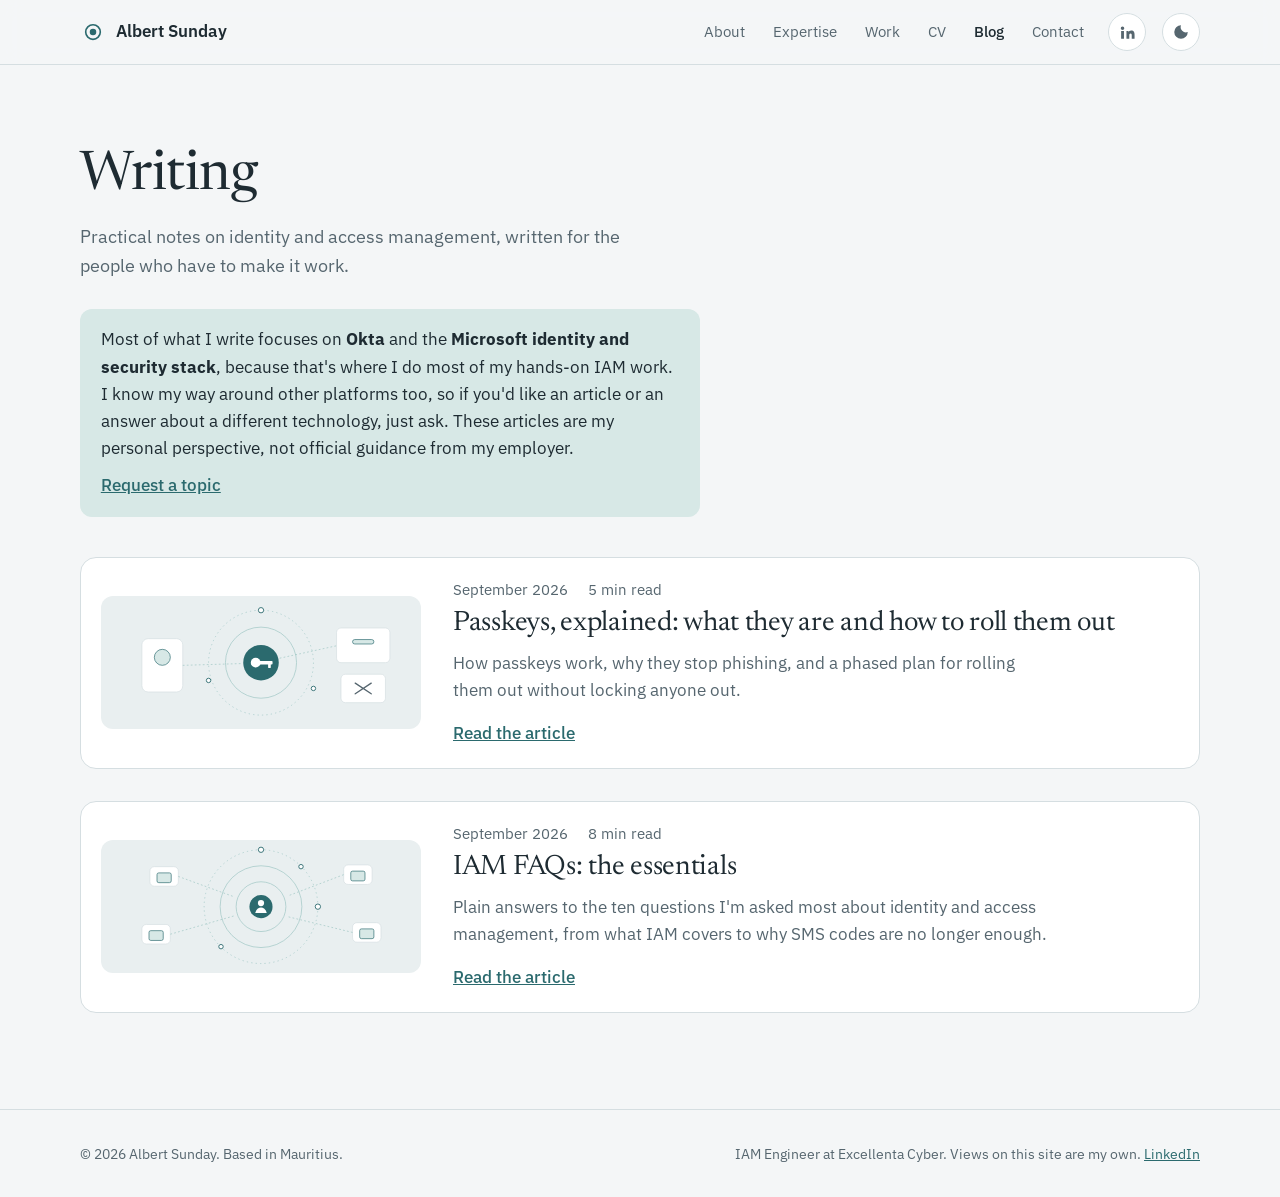
==== commit 6572b48c: "Add files via upload" ====
--- a/blog/index.html
+++ b/blog/index.html
@@ -10,7 +10,7 @@
   <link rel="preconnect" href="https://fonts.googleapis.com">
   <link rel="preconnect" href="https://fonts.gstatic.com" crossorigin>
   <link href="https://fonts.googleapis.com/css2?family=IBM+Plex+Sans:wght@400;500;600&family=Newsreader:opsz,wght@6..72,400;6..72,500&display=swap" rel="stylesheet">
-  <link rel="stylesheet" href="/styles.css?v=5">
+  <link rel="stylesheet" href="/styles.css?v=6">
 </head>
 <body>
   <a class="skip" href="#main">Skip to content</a>
@@ -46,7 +46,7 @@
         <h1>Writing</h1>
         <p class="blog-intro">Practical notes on identity and access management, written for the people who have to make it work.</p>
         <div class="blog-note">
-          <p>Most of what I write focuses on <strong>Okta</strong> and the <strong>Microsoft identity and security stack</strong>, because that's where I do most of my hands-on IAM work. I know my way around other platforms too, so if you'd like an article or an answer about a different technology, just ask.</p>
+          <p>Most of what I write focuses on <strong>Okta</strong> and the <strong>Microsoft identity and security stack</strong>, because that's where I do most of my hands-on IAM work. I know my way around other platforms too, so if you'd like an article or an answer about a different technology, just ask. These articles are my personal perspective, not official guidance from my employer.</p>
           <a class="post-link" href="mailto:albert@albertsunday.com?subject=Blog%20topic%20request">Request a topic</a>
         </div>
         <ul class="post-list">
@@ -102,10 +102,10 @@
   <footer class="site-footer">
     <div class="wrap footer-inner">
       <p>&copy; <span id="year">2026</span> Albert Sunday. Based in Mauritius.</p>
-      <p>IAM Engineer at Excellenta Cyber. <a href="https://www.linkedin.com/in/albert-edidiong-168b92b1/" target="_blank" rel="noopener noreferrer">LinkedIn</a></p>
+      <p>IAM Engineer at Excellenta Cyber. Views on this site are my own. <a href="https://www.linkedin.com/in/albert-edidiong-168b92b1/" target="_blank" rel="noopener noreferrer">LinkedIn</a></p>
     </div>
   </footer>
 
-  <script src="/script.js?v=5"></script>
+  <script src="/script.js?v=6"></script>
 </body>
 </html>
--- a/styles.css
+++ b/styles.css
@@ -310,6 +310,8 @@
 .pitfalls { padding-left: 1.2rem; display: grid; gap: .7rem; line-height: 1.65; max-width: 68ch; }
 .hero-block { stroke: var(--muted); stroke-width: 3; stroke-linecap: round; fill: none; }
 
+.article-disclaimer { margin: 2.5rem 0 0; padding-top: 1.25rem; border-top: 1px solid var(--line); color: var(--muted); font-size: .9rem; font-style: italic; }
+
 /* Diagrams */
 .diagram { margin: 1.75rem 0; padding: 1.25rem; background: var(--surface); border: 1px solid var(--line); border-radius: 14px; }
 .dg { display: block; width: 100%; height: auto; }
